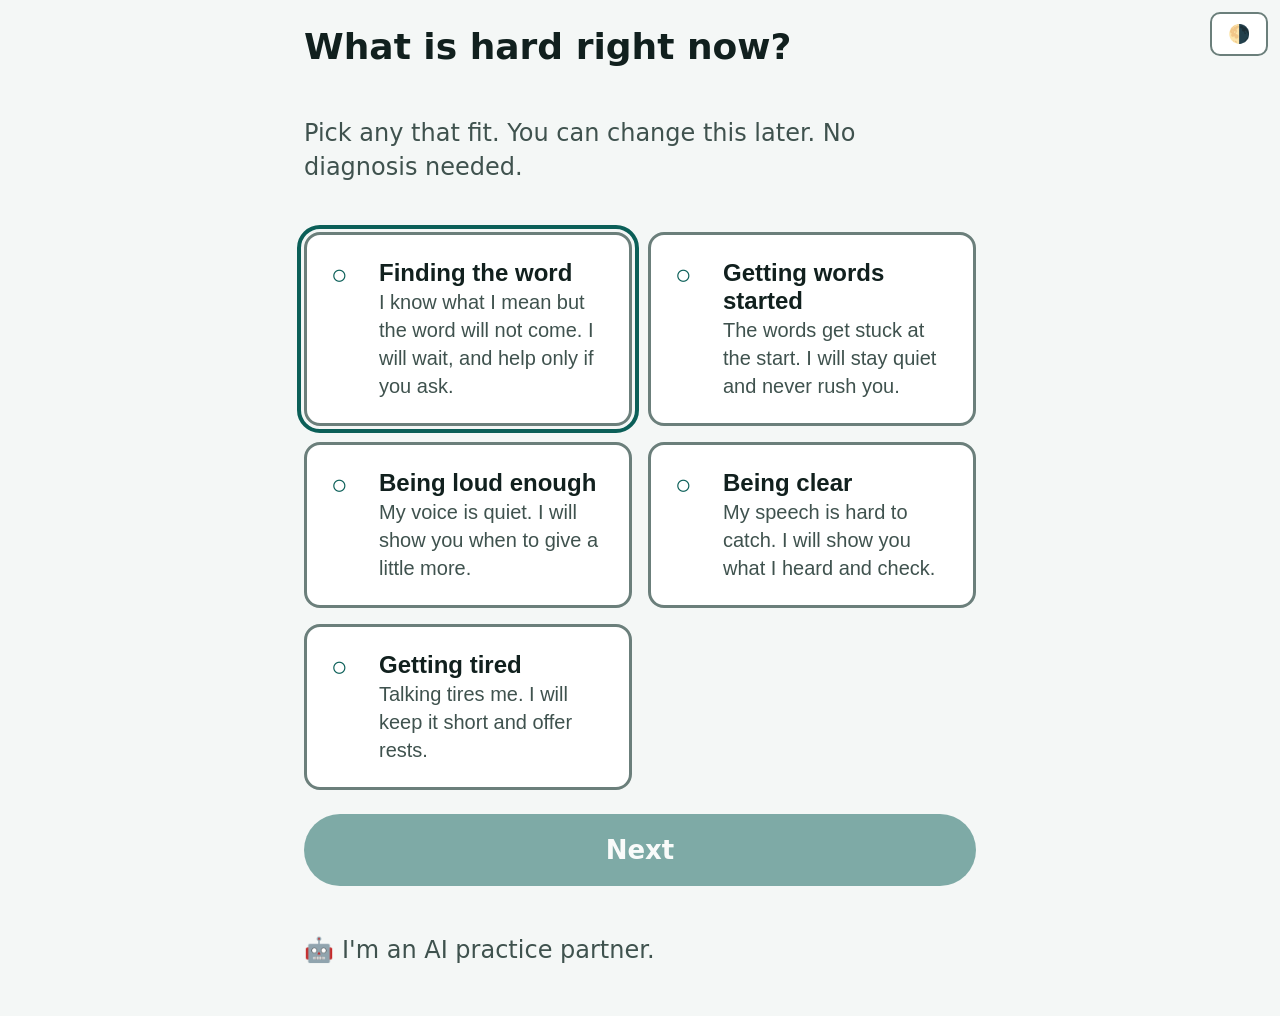
==== web/index.html @ 90f2debc "chore: original downloaded baseline" ====
<!DOCTYPE html>
<html lang="en">
<head>
  <meta charset="utf-8" />
  <meta name="viewport" content="width=device-width, initial-scale=1, viewport-fit=cover" />
  <meta name="description" content="Patient Listener — a voice practice partner that waits." />
  <title>Patient Listener</title>
  <link rel="stylesheet" href="tokens.css" />
  <link rel="stylesheet" href="app.css" />
</head>
<body>
  <a class="pl-visually-hidden" href="#pl-root">Skip to content</a>
  <main id="pl-root" role="main"></main>

  <script>
    // Three ways to run:
    //  1. Served by the app server (patient-listener-server): auto-detected below — the app
    //     opens a WebSocket to the REAL Python controller (no mic needed). Add ?demo=1 to force
    //     the in-browser replay instead.
    //  2. Live voice endpoint (GPU deploy box): set these before app.js loads to stream the mic:
    //       window.PL_WS_URL = "wss://<voice-endpoint>/ws";
    //       window.PL_TOKEN  = "<15-min session token>";
    //  3. Opened straight from disk (file://): offline demo / replay mode, no server needed.
    if (location.protocol.startsWith('http') && typeof window.PL_API === 'undefined' && !window.PL_WS_URL) {
      window.PL_API = '';  // same-origin app server -> server (logic) mode
    }
  </script>
  <script src="client.js"></script>
  <script src="app.js"></script>
</body>
</html>
---- web/tokens.css ----
/* Patient Listener — design tokens (workbook: Design system -> Tokens).
   The ONLY place raw colour values appear. Every text pair is >= 7:1 (AAA), edges >= 3:1.
   Colour never carries meaning alone (DS-A05). Profiles change behaviour, never colours. */

@font-face {
  /* Self-hosted Atkinson Hyperlegible Next (OFL). Drop the files in web/fonts/ on deploy;
     the fallback stack keeps the app legible and correctly sized until then. */
  font-family: "Atkinson Hyperlegible Next";
  src: local("Atkinson Hyperlegible Next"), local("Atkinson Hyperlegible");
  font-display: swap;
}

:root {
  /* --- Colour: light (default) --- */
  --pl-page: #F4F7F6;
  --pl-surface: #FFFFFF;
  --pl-text: #11201E;
  --pl-muted: #3F524E;          /* secondary labels only, never a prompt */
  --pl-primary: #0B5F58;
  --pl-on-primary: #FFFFFF;
  --pl-good: #145A2F;
  --pl-good-bg: #E3F2E8;
  --pl-warn: #6A3F00;
  --pl-warn-bg: #FBEFD9;
  --pl-danger: #8A1A1F;         /* safety card only, never a wrong word */
  --pl-danger-bg: #F8E1E1;
  --pl-line: #6B7F7B;
  --pl-caption-bg: #E8EFEE;

  /* --- Type: one family (Atkinson Hyperlegible Next, OFL) --- */
  --pl-font: "Atkinson Hyperlegible Next", "Atkinson Hyperlegible", system-ui,
             "Segoe UI", Roboto, Helvetica, Arial, sans-serif;
  --pl-text-prompt-size: 36px;  --pl-text-prompt-lh: 1.25;  --pl-text-prompt-wt: 700;
  --pl-text-hint-size: 40px;    --pl-text-hint-lh: 1.2;     --pl-text-hint-wt: 700;
  --pl-text-caption-size: 28px; --pl-text-caption-lh: 1.3;  --pl-text-caption-wt: 400;
  --pl-text-body-size: 24px;    --pl-text-body-lh: 1.4;     --pl-text-body-wt: 400;
  --pl-text-button-size: 26px;  --pl-text-button-lh: 1.2;   --pl-text-button-wt: 700;
  --pl-text-console-size: 18px; --pl-text-console-lh: 1.5;  --pl-text-console-wt: 400;

  /* --- Space (8px grid) --- */
  --pl-space-1: 8px;
  --pl-space-2: 16px;
  --pl-space-3: 24px;
  --pl-space-4: 32px;
  --pl-space-5: 48px;
  --pl-space-6: 64px;

  /* --- Shape --- */
  --pl-target: 64px;            /* patient app min touch target */
  --pl-target-console: 44px;    /* console min target */
  --pl-gap-target: 16px;        /* min gap between targets */
  --pl-radius-card: 16px;
  --pl-radius-button: 999px;
  --pl-button-height: 72px;
  --pl-content-max: 720px;

  /* --- Motion & focus --- */
  --pl-motion: 0ms;             /* no motion by default (DS-A07) */
  --pl-focus-width: 4px;
  --pl-focus-offset: 3px;
}

/* Motion is opt-in only when the person has not asked to reduce it. */
@media (prefers-reduced-motion: no-preference) {
  :root { --pl-motion: 200ms; }
}

/* --- Colour: dark (system preference), unless the person forced light --- */
@media (prefers-color-scheme: dark) {
  :root:not([data-theme="light"]) {
    --pl-page: #0F1716;
    --pl-surface: #16211F;
    --pl-text: #E6EEEC;
    --pl-muted: #B3C4C0;
    --pl-primary: #6FD0C4;
    --pl-on-primary: #0B1312;
    --pl-good: #9FE3B5;
    --pl-good-bg: #123322;
    --pl-warn: #F2CE8A;
    --pl-warn-bg: #3A2A05;
    --pl-danger: #F3B0B2;
    --pl-danger-bg: #3A1012;
    --pl-line: #4A5C58;
    --pl-caption-bg: #12201D;
  }
}

/* --- Colour: dark, forced by the theme toggle --- */
:root[data-theme="dark"] {
  --pl-page: #0F1716;
  --pl-surface: #16211F;
  --pl-text: #E6EEEC;
  --pl-muted: #B3C4C0;
  --pl-primary: #6FD0C4;
  --pl-on-primary: #0B1312;
  --pl-good: #9FE3B5;
  --pl-good-bg: #123322;
  --pl-warn: #F2CE8A;
  --pl-warn-bg: #3A2A05;
  --pl-danger: #F3B0B2;
  --pl-danger-bg: #3A1012;
  --pl-line: #4A5C58;
  --pl-caption-bg: #12201D;
}
---- web/app.css ----
/* Patient Listener — components & screens. Uses only tokens.css for colour/type/space.
   Rules enforced here: 64px targets + 16px gaps (DS-A03), visible focus (DS-A04), colour never
   alone (DS-A05), no layout shift during speech (DS-T06), no countdown/timer except the
   time-used bar (DS-T01), content centred <= 720px (DS-A08), 200% zoom & 320px with no sideways
   scroll (DS-A03). */

* { box-sizing: border-box; }

html, body {
  margin: 0;
  padding: 0;
  background: var(--pl-page);
  color: var(--pl-text);
  font-family: var(--pl-font);
  font-size: var(--pl-text-body-size);
  line-height: var(--pl-text-body-lh);
  -webkit-text-size-adjust: 100%;
}

/* Everything flows in a single centred column; nothing exceeds the viewport width. */
.pl-app {
  max-width: var(--pl-content-max);
  margin: 0 auto;
  min-height: 100vh;
  min-height: 100dvh;
  padding: var(--pl-space-3);
  display: flex;
  flex-direction: column;
  gap: var(--pl-space-3);
}

img, svg, canvas { max-width: 100%; height: auto; }

/* --- Focus: always visible (DS-A04) --- */
:focus-visible {
  outline: var(--pl-focus-width) solid var(--pl-primary);
  outline-offset: var(--pl-focus-offset);
  border-radius: 6px;
}

.pl-visually-hidden {
  position: absolute !important;
  width: 1px; height: 1px;
  padding: 0; margin: -1px;
  overflow: hidden; clip: rect(0, 0, 0, 0);
  white-space: nowrap; border: 0;
}

/* --- Typography roles --- */
.pl-prompt {
  font-size: var(--pl-text-prompt-size);
  line-height: var(--pl-text-prompt-lh);
  font-weight: var(--pl-text-prompt-wt);
  margin: 0;
}
.pl-prompt b, .pl-prompt strong { color: var(--pl-primary); }  /* the one key word (DS-C08) */
.pl-hint-text {
  font-size: var(--pl-text-hint-size);
  line-height: var(--pl-text-hint-lh);
  font-weight: var(--pl-text-hint-wt);
  margin: 0;
}
.pl-muted { color: var(--pl-muted); }
.pl-disclosure {               /* "I'm an AI practice partner" (DS-C06) */
  color: var(--pl-muted);
  font-size: var(--pl-text-body-size);
  display: flex; align-items: center; gap: var(--pl-space-1);
}

/* --- Buttons: min 64px, big radius, 72px tall for primary --- */
.pl-btn {
  font-family: var(--pl-font);
  font-size: var(--pl-text-button-size);
  line-height: var(--pl-text-button-lh);
  font-weight: var(--pl-text-button-wt);
  min-height: var(--pl-target);
  min-width: var(--pl-target);
  padding: 0 var(--pl-space-4);
  border-radius: var(--pl-radius-button);
  border: 3px solid transparent;
  cursor: pointer;
  transition: background var(--pl-motion) ease, color var(--pl-motion) ease;
}
.pl-btn:disabled { opacity: 0.5; cursor: not-allowed; }
.pl-btn--primary {
  background: var(--pl-primary);
  color: var(--pl-on-primary);
  height: var(--pl-button-height);
  width: 100%;
}
.pl-btn--secondary {
  background: var(--pl-surface);
  color: var(--pl-primary);
  border-color: var(--pl-primary);
}
.pl-btn--big { height: var(--pl-button-height); font-size: 30px; }
.pl-btn-row { display: flex; gap: var(--pl-gap-target); flex-wrap: wrap; }

/* --- Top bar: title + Stop (Stop is the one exception to one-action-per-screen) --- */
.pl-topbar {
  display: flex; align-items: center; justify-content: space-between;
  gap: var(--pl-space-2);
}
.pl-topbar__title { font-weight: 700; font-size: 22px; }
.pl-stop {
  background: var(--pl-surface);
  color: var(--pl-danger);
  border: 3px solid var(--pl-danger);
  border-radius: var(--pl-radius-button);
  min-height: var(--pl-target); padding: 0 var(--pl-space-3);
  font-weight: 700; font-size: var(--pl-text-button-size); cursor: pointer;
}

/* --- Screen scaffold --- */
.pl-screen { display: flex; flex-direction: column; gap: var(--pl-space-3); flex: 1; }
.pl-screen--center { justify-content: center; align-items: center; text-align: center; }
.pl-card {
  background: var(--pl-surface);
  border: 1px solid var(--pl-line);
  border-radius: var(--pl-radius-card);
  padding: var(--pl-space-3);
}
.pl-photo {
  width: 100%; aspect-ratio: 4 / 3; border-radius: var(--pl-radius-card);
  background: var(--pl-caption-bg);
  display: flex; align-items: center; justify-content: center;
  color: var(--pl-muted); font-size: 20px; overflow: hidden;
}

/* --- Listening ring: STATIC. No pulse, no countdown (DS-T01). Dashed while speaking. --- */
.pl-ring {
  width: 160px; height: 160px; border-radius: 50%;
  border: 10px solid var(--pl-primary);
  margin: var(--pl-space-2) auto;
  display: flex; align-items: center; justify-content: center;
  color: var(--pl-muted); font-size: 20px; text-align: center; padding: var(--pl-space-2);
}
.pl-ring[data-mode="speaking"] { border-style: dashed; }
.pl-ring[data-mode="resting"] { border-color: var(--pl-line); }

/* --- Captions: fixed height so the layout never shifts when a line arrives (DS-T06) --- */
.pl-captions {
  background: var(--pl-caption-bg);
  border-radius: var(--pl-radius-card);
  padding: var(--pl-space-2);
  min-height: 120px;
  font-size: var(--pl-text-caption-size);
  line-height: var(--pl-text-caption-lh);
  display: flex; flex-direction: column; gap: var(--pl-space-1); justify-content: flex-end;
}
.pl-caption__who { color: var(--pl-muted); font-size: 18px; }
.pl-caption__line--you { color: var(--pl-text); }
.pl-caption__line--listener { color: var(--pl-primary); font-weight: 700; }

/* --- Type-to-talk input --- */
.pl-type {
  display: flex; gap: var(--pl-gap-target); align-items: stretch;
}
.pl-type input {
  flex: 1; min-height: var(--pl-target); font-size: var(--pl-text-body-size);
  padding: 0 var(--pl-space-2); border: 2px solid var(--pl-line);
  border-radius: 12px; background: var(--pl-surface); color: var(--pl-text);
}

/* --- Hint card (meaning picture -> first letter -> word) --- */
.pl-hint { text-align: center; }
.pl-hint__level { color: var(--pl-muted); font-size: 20px; margin-bottom: var(--pl-space-1); }
.pl-hint__letter { font-size: 96px; font-weight: 700; color: var(--pl-primary); }

/* --- Found tick (quiet, brief) --- */
.pl-found { text-align: center; color: var(--pl-good); }
.pl-found__tick {
  width: 96px; height: 96px; border-radius: 50%;
  background: var(--pl-good-bg); color: var(--pl-good);
  display: flex; align-items: center; justify-content: center;
  font-size: 56px; margin: 0 auto var(--pl-space-2);
}

/* --- Being heard: loudness bar with the person's baseline marker. No numbers (DS-P02). --- */
.pl-bar { position: relative; height: 40px; border-radius: 999px; background: var(--pl-caption-bg); overflow: hidden; }
.pl-bar__fill { height: 100%; background: var(--pl-primary); width: 0%; transition: width var(--pl-motion) ease; }
.pl-bar__marker { position: absolute; top: -6px; bottom: -6px; width: 4px; background: var(--pl-text); }
.pl-bar__label { color: var(--pl-muted); font-size: 20px; margin-top: var(--pl-space-1); }

/* --- Saving energy: time-used bar. Counts UP, never warns, never a countdown (DS-T01). --- */
.pl-timebar .pl-bar__fill { background: var(--pl-line); }

/* --- Need cards (P0, multi-select) --- */
.pl-needs { display: grid; grid-template-columns: 1fr; gap: var(--pl-gap-target); }
@media (min-width: 560px) { .pl-needs { grid-template-columns: 1fr 1fr; } }
.pl-need {
  display: flex; gap: var(--pl-space-2); align-items: flex-start; text-align: left;
  padding: var(--pl-space-3); min-height: var(--pl-target);
  border: 3px solid var(--pl-line); border-radius: var(--pl-radius-card);
  background: var(--pl-surface); color: var(--pl-text); cursor: pointer; width: 100%;
  font-size: var(--pl-text-body-size);
}
.pl-need[aria-pressed="true"] { border-color: var(--pl-primary); background: var(--pl-good-bg); }
.pl-need__check { font-size: 28px; color: var(--pl-primary); min-width: 32px; }
.pl-need__title { font-weight: 700; }
.pl-need__desc { color: var(--pl-muted); font-size: 20px; }

/* --- Settings rows --- */
.pl-setting { display: flex; flex-direction: column; gap: var(--pl-space-1); padding: var(--pl-space-2) 0; border-bottom: 1px solid var(--pl-line); }
.pl-setting__row { display: flex; align-items: center; justify-content: space-between; gap: var(--pl-space-2); }
.pl-pill { display: inline-flex; gap: var(--pl-space-1); }
.pl-pill button { min-height: var(--pl-target); min-width: var(--pl-target); border-radius: 12px; border: 2px solid var(--pl-line); background: var(--pl-surface); color: var(--pl-text); font-size: 20px; cursor: pointer; }
.pl-pill button[aria-pressed="true"] { border-color: var(--pl-primary); background: var(--pl-good-bg); color: var(--pl-primary); font-weight: 700; }
.pl-locked { color: var(--pl-muted); font-size: 18px; }

/* --- Safety card: a modal alertdialog. Danger colour here only (DS-S). --- */
.pl-safety-backdrop {
  position: fixed; inset: 0; background: rgba(0,0,0,0.55);
  display: flex; align-items: center; justify-content: center; padding: var(--pl-space-3); z-index: 50;
}
.pl-safety {
  background: var(--pl-surface); border: 4px solid var(--pl-danger);
  border-radius: var(--pl-radius-card); max-width: 560px; width: 100%;
  padding: var(--pl-space-4); text-align: center;
}
.pl-safety__icon { font-size: 56px; }
.pl-safety__title { font-size: 32px; font-weight: 700; color: var(--pl-danger); margin: var(--pl-space-2) 0; }
.pl-safety__body { font-size: var(--pl-text-body-size); }
.pl-safety__call {
  display: inline-flex; align-items: center; justify-content: center;
  margin-top: var(--pl-space-3); background: var(--pl-danger); color: #fff;
  min-height: var(--pl-button-height); width: 100%; border-radius: var(--pl-radius-button);
  font-size: 30px; font-weight: 700; text-decoration: none;
}
.pl-safety__dismiss { margin-top: var(--pl-space-2); }

/* --- State banner (connecting / resting / mic blocked / offline) --- */
.pl-state { text-align: center; }
.pl-state__what { color: var(--pl-muted); margin-top: var(--pl-space-1); }

/* --- Rest screen --- */
.pl-rest { text-align: center; }

/* --- Console (T1-T6): denser, 44px targets, 18px type --- */
.pl-console { font-size: var(--pl-text-console-size); line-height: var(--pl-text-console-lh); max-width: 1000px; }
.pl-console .pl-btn, .pl-console button { min-height: var(--pl-target-console); }
.pl-grid-wrap { overflow-x: auto; }       /* wide tables scroll inside themselves, not the page */
table.pl-grid { border-collapse: collapse; width: 100%; font-size: var(--pl-text-console-size); }
table.pl-grid th, table.pl-grid td { border: 1px solid var(--pl-line); padding: var(--pl-space-1) var(--pl-space-2); text-align: center; }
table.pl-grid th { background: var(--pl-caption-bg); }
.pl-cell { font-weight: 700; }
.pl-cell--check { color: var(--pl-good); }
.pl-cell--hint { color: var(--pl-warn); }
.pl-cell--none { color: var(--pl-muted); }
.pl-tabs { display: flex; gap: var(--pl-space-1); flex-wrap: wrap; margin-bottom: var(--pl-space-2); }
.pl-tab { min-height: var(--pl-target-console); padding: 0 var(--pl-space-2); border: 2px solid var(--pl-line); border-radius: 10px; background: var(--pl-surface); color: var(--pl-text); cursor: pointer; font-size: var(--pl-text-console-size); }
.pl-tab[aria-selected="true"] { border-color: var(--pl-primary); background: var(--pl-good-bg); color: var(--pl-primary); font-weight: 700; }

/* --- J1 judge trace --- */
.pl-trace { font-family: ui-monospace, "SF Mono", Menlo, Consolas, monospace; font-size: 14px; background: var(--pl-caption-bg); border-radius: var(--pl-radius-card); padding: var(--pl-space-2); max-height: 420px; overflow: auto; }
.pl-trace__line { padding: 2px 0; border-bottom: 1px solid rgba(0,0,0,0.06); }
.pl-trace__t { color: var(--pl-muted); }
.pl-trace__state { color: var(--pl-primary); font-weight: 700; }

/* --- Specimen page --- */
.pl-specimen { max-width: 960px; margin: 0 auto; padding: var(--pl-space-4); }
.pl-specimen section { margin-bottom: var(--pl-space-5); }
.pl-specimen h2 { font-size: 24px; border-bottom: 2px solid var(--pl-line); padding-bottom: var(--pl-space-1); }
.pl-swatches { display: grid; grid-template-columns: repeat(auto-fill, minmax(120px, 1fr)); gap: var(--pl-space-1); }
.pl-swatch { border: 1px solid var(--pl-line); border-radius: 10px; overflow: hidden; font-size: 13px; }
.pl-swatch__chip { height: 56px; }
.pl-swatch__name { padding: 6px 8px; }
.pl-theme-toggle { position: fixed; top: 12px; right: 12px; z-index: 60; }
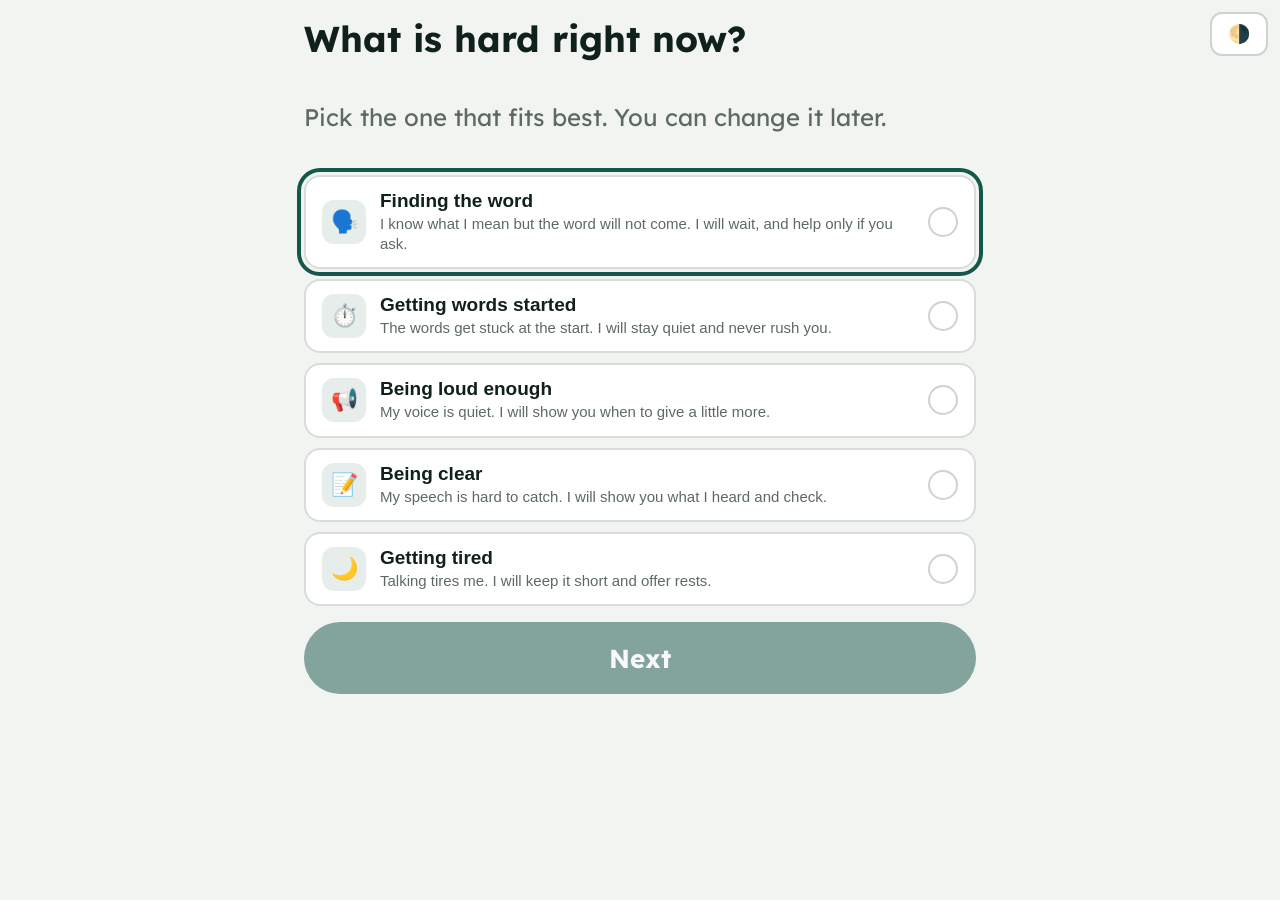
==== commit bc381a21: "UI improvements and dark theme added" ====
--- a/web/index.html
+++ b/web/index.html
@@ -5,6 +5,9 @@
   <meta name="viewport" content="width=device-width, initial-scale=1, viewport-fit=cover" />
   <meta name="description" content="Patient Listener — a voice practice partner that waits." />
   <title>Patient Listener</title>
+  <link rel="preconnect" href="https://fonts.googleapis.com">
+  <link rel="preconnect" href="https://fonts.gstatic.com" crossorigin>
+  <link href="https://fonts.googleapis.com/css2?family=Lexend:wght@400;500;600;700&display=swap" rel="stylesheet">
   <link rel="stylesheet" href="tokens.css" />
   <link rel="stylesheet" href="app.css" />
 </head>
--- a/web/tokens.css
+++ b/web/tokens.css
@@ -1,35 +1,37 @@
-/* Patient Listener — design tokens (workbook: Design system -> Tokens).
-   The ONLY place raw colour values appear. Every text pair is >= 7:1 (AAA), edges >= 3:1.
-   Colour never carries meaning alone (DS-A05). Profiles change behaviour, never colours. */
+/* Patient Listener — design tokens (Design Plan v0.1 — design system).
+   The ONLY place raw colour values appear. Pine-green brand, calm neutral grounds, one
+   typeface (Lexend), a dark theme and a distinct safety theme. Colour never carries meaning
+   alone (DS-A05). Profiles change behaviour, never colours. */
 
-@font-face {
-  /* Self-hosted Atkinson Hyperlegible Next (OFL). Drop the files in web/fonts/ on deploy;
-     the fallback stack keeps the app legible and correctly sized until then. */
-  font-family: "Atkinson Hyperlegible Next";
-  src: local("Atkinson Hyperlegible Next"), local("Atkinson Hyperlegible");
-  font-display: swap;
-}
+/* Lexend is loaded via <link> in each page head (Google Fonts). The fallback stack keeps the
+   app legible and correctly sized when offline. Swap in the exact licensed face here if there
+   is one; Lexend is the specified fallback in the plan. */
 
 :root {
   /* --- Colour: light (default) --- */
-  --pl-page: #F4F7F6;
-  --pl-surface: #FFFFFF;
-  --pl-text: #11201E;
-  --pl-muted: #3F524E;          /* secondary labels only, never a prompt */
-  --pl-primary: #0B5F58;
+  --pl-page: #F2F4F2;           /* ground */
+  --pl-surface: #FFFFFF;        /* surface / cue card */
+  --pl-text: #10201B;           /* ink */
+  --pl-muted: #5C6A63;          /* muted ink — secondary labels only, never a prompt */
+  --pl-primary: #15574A;        /* pine green — primary */
   --pl-on-primary: #FFFFFF;
   --pl-good: #145A2F;
   --pl-good-bg: #E3F2E8;
   --pl-warn: #6A3F00;
   --pl-warn-bg: #FBEFD9;
-  --pl-danger: #8A1A1F;         /* safety card only, never a wrong word */
-  --pl-danger-bg: #F8E1E1;
-  --pl-line: #6B7F7B;
-  --pl-caption-bg: #E8EFEE;
+  --pl-danger: #96222A;         /* emergency red — safety card only, never a wrong word */
+  --pl-danger-bg: #F8E3E1;      /* blush ground */
+  --pl-line: #D7DDD9;           /* card / tile edges (decorative) */
+  --pl-line-strong: #CDD4CF;    /* control outlines where more definition helps */
+  --pl-tile: #E7EDEA;           /* icon tile / surface2 */
+  --pl-caption-bg: #EEF2F0;     /* caption / "You" panel (--cap) */
+  --pl-hint-bg: #FBF4E4;        /* amber hint card */
+  --pl-hint-line: #ECDCB6;      /* amber hint border */
+  --pl-hint-ink: #4A3C18;       /* amber hint text */
+  --pl-hint-banner: #8A6D33;    /* amber hint banner */
 
-  /* --- Type: one family (Atkinson Hyperlegible Next, OFL) --- */
-  --pl-font: "Atkinson Hyperlegible Next", "Atkinson Hyperlegible", system-ui,
-             "Segoe UI", Roboto, Helvetica, Arial, sans-serif;
+  /* --- Type: one family (Lexend) --- */
+  --pl-font: "Lexend", system-ui, "Segoe UI", Roboto, Helvetica, Arial, sans-serif;
   --pl-text-prompt-size: 36px;  --pl-text-prompt-lh: 1.25;  --pl-text-prompt-wt: 700;
   --pl-text-hint-size: 40px;    --pl-text-hint-lh: 1.2;     --pl-text-hint-wt: 700;
   --pl-text-caption-size: 28px; --pl-text-caption-lh: 1.3;  --pl-text-caption-wt: 400;
@@ -49,8 +51,10 @@
   --pl-target: 64px;            /* patient app min touch target */
   --pl-target-console: 44px;    /* console min target */
   --pl-gap-target: 16px;        /* min gap between targets */
-  --pl-radius-card: 16px;
-  --pl-radius-button: 999px;
+  --pl-radius-card: 16px;       /* cards */
+  --pl-radius-tile: 12px;       /* icon tiles */
+  --pl-radius-input: 12px;      /* inputs */
+  --pl-radius-button: 999px;    /* pills (stadium) */
   --pl-button-height: 72px;
   --pl-content-max: 720px;
 
@@ -68,37 +72,49 @@
 /* --- Colour: dark (system preference), unless the person forced light --- */
 @media (prefers-color-scheme: dark) {
   :root:not([data-theme="light"]) {
-    --pl-page: #0F1716;
-    --pl-surface: #16211F;
-    --pl-text: #E6EEEC;
-    --pl-muted: #B3C4C0;
-    --pl-primary: #6FD0C4;
-    --pl-on-primary: #0B1312;
+    --pl-page: #0E1512;
+    --pl-surface: #162019;
+    --pl-text: #EAF0ED;
+    --pl-muted: #9FB0A8;
+    --pl-primary: #7FD9C4;        /* mint action — bright on near-black */
+    --pl-on-primary: #0E1512;
     --pl-good: #9FE3B5;
     --pl-good-bg: #123322;
     --pl-warn: #F2CE8A;
     --pl-warn-bg: #3A2A05;
     --pl-danger: #F3B0B2;
     --pl-danger-bg: #3A1012;
-    --pl-line: #4A5C58;
-    --pl-caption-bg: #12201D;
+    --pl-line: #2A332E;
+    --pl-line-strong: #3A463F;
+    --pl-tile: #1D2A23;
+    --pl-caption-bg: #17241D;
+    --pl-hint-bg: #2A2410;
+    --pl-hint-line: #4A4020;
+    --pl-hint-ink: #F2E4BE;
+    --pl-hint-banner: #D8BE7E;
   }
 }
 
 /* --- Colour: dark, forced by the theme toggle --- */
 :root[data-theme="dark"] {
-  --pl-page: #0F1716;
-  --pl-surface: #16211F;
-  --pl-text: #E6EEEC;
-  --pl-muted: #B3C4C0;
-  --pl-primary: #6FD0C4;
-  --pl-on-primary: #0B1312;
+  --pl-page: #0E1512;
+  --pl-surface: #162019;
+  --pl-text: #EAF0ED;
+  --pl-muted: #9FB0A8;
+  --pl-primary: #7FD9C4;
+  --pl-on-primary: #0E1512;
   --pl-good: #9FE3B5;
   --pl-good-bg: #123322;
   --pl-warn: #F2CE8A;
   --pl-warn-bg: #3A2A05;
   --pl-danger: #F3B0B2;
   --pl-danger-bg: #3A1012;
-  --pl-line: #4A5C58;
-  --pl-caption-bg: #12201D;
+  --pl-line: #2A332E;
+  --pl-line-strong: #3A463F;
+  --pl-tile: #1D2A23;
+  --pl-caption-bg: #17241D;
+  --pl-hint-bg: #2A2410;
+  --pl-hint-line: #4A4020;
+  --pl-hint-ink: #F2E4BE;
+  --pl-hint-banner: #D8BE7E;
 }
--- a/web/app.css
+++ b/web/app.css
@@ -23,10 +23,10 @@
   margin: 0 auto;
   min-height: 100vh;
   min-height: 100dvh;
-  padding: var(--pl-space-3);
+  padding: var(--pl-space-2) var(--pl-space-3);
   display: flex;
   flex-direction: column;
-  gap: var(--pl-space-3);
+  gap: var(--pl-space-2);
 }
 
 img, svg, canvas { max-width: 100%; height: auto; }
@@ -65,6 +65,14 @@
   color: var(--pl-muted);
   font-size: var(--pl-text-body-size);
   display: flex; align-items: center; gap: var(--pl-space-1);
+}
+.pl-link {                     /* pine-green, bold, underlined (e.g. "a carer can help") */
+  color: var(--pl-primary);
+  font-weight: 700;
+  text-decoration: underline;
+  text-underline-offset: 3px;
+  background: none; border: 0; padding: 0; cursor: pointer;
+  font-family: var(--pl-font); font-size: inherit;
 }
 
 /* --- Buttons: min 64px, big radius, 72px tall for primary --- */
@@ -79,6 +87,7 @@
   border-radius: var(--pl-radius-button);
   border: 3px solid transparent;
   cursor: pointer;
+  display: inline-flex; align-items: center; justify-content: center; gap: 10px;
   transition: background var(--pl-motion) ease, color var(--pl-motion) ease;
 }
 .pl-btn:disabled { opacity: 0.5; cursor: not-allowed; }
@@ -95,21 +104,30 @@
 }
 .pl-btn--big { height: var(--pl-button-height); font-size: 30px; }
 .pl-btn-row { display: flex; gap: var(--pl-gap-target); flex-wrap: wrap; }
-
-/* --- Top bar: title + Stop (Stop is the one exception to one-action-per-screen) --- */
+.pl-btn-row .pl-btn { flex: 1; }
+/* Inline SVG icons carried on buttons/cards scale with the text. */
+.pl-icon { display: inline-flex; align-items: center; justify-content: center; flex: none; }
+.pl-icon svg { display: block; }
+
+/* --- Session top bar: "AI practice partner · <need>" + a Stop pill (prototype) --- */
 .pl-topbar {
   display: flex; align-items: center; justify-content: space-between;
   gap: var(--pl-space-2);
-}
-.pl-topbar__title { font-weight: 700; font-size: 22px; }
+  background: var(--pl-surface); border-bottom: 1px solid var(--pl-line);
+  margin: calc(-1 * var(--pl-space-3)) calc(-1 * var(--pl-space-3)) 0;
+  padding: var(--pl-space-2) var(--pl-space-3);
+}
+.pl-topbar__title { color: var(--pl-muted); font-weight: 600; font-size: 16px; }
 .pl-stop {
+  display: inline-flex; align-items: center; gap: 8px;
   background: var(--pl-surface);
-  color: var(--pl-danger);
-  border: 3px solid var(--pl-danger);
+  color: var(--pl-text);
+  border: 2px solid var(--pl-line-strong);
   border-radius: var(--pl-radius-button);
-  min-height: var(--pl-target); padding: 0 var(--pl-space-3);
-  font-weight: 700; font-size: var(--pl-text-button-size); cursor: pointer;
-}
+  min-height: var(--pl-target-console); padding: 9px var(--pl-space-3);
+  font-weight: 600; font-size: 16px; cursor: pointer;
+}
+.pl-stop svg { display: block; }
 
 /* --- Screen scaffold --- */
 .pl-screen { display: flex; flex-direction: column; gap: var(--pl-space-3); flex: 1; }
@@ -118,38 +136,44 @@
   background: var(--pl-surface);
   border: 1px solid var(--pl-line);
   border-radius: var(--pl-radius-card);
-  padding: var(--pl-space-3);
+  padding: 18px 20px;
 }
 .pl-photo {
-  width: 100%; aspect-ratio: 4 / 3; border-radius: var(--pl-radius-card);
-  background: var(--pl-caption-bg);
+  width: 100%; aspect-ratio: 16 / 10; max-height: 26vh; border-radius: var(--pl-radius-card);
+  background: var(--pl-tile); border: 4px solid var(--pl-primary);
   display: flex; align-items: center; justify-content: center;
-  color: var(--pl-muted); font-size: 20px; overflow: hidden;
-}
-
-/* --- Listening ring: STATIC. No pulse, no countdown (DS-T01). Dashed while speaking. --- */
+  color: var(--pl-muted); font-size: 44px; overflow: hidden;
+}
+
+/* --- Mic circle (first-use / mic check): pine ring, calm --- */
 .pl-ring {
-  width: 160px; height: 160px; border-radius: 50%;
-  border: 10px solid var(--pl-primary);
+  width: 92px; height: 92px; border-radius: 50%;
+  border: 3px solid var(--pl-primary); background: var(--pl-surface);
   margin: var(--pl-space-2) auto;
   display: flex; align-items: center; justify-content: center;
-  color: var(--pl-muted); font-size: 20px; text-align: center; padding: var(--pl-space-2);
-}
-.pl-ring[data-mode="speaking"] { border-style: dashed; }
-.pl-ring[data-mode="resting"] { border-color: var(--pl-line); }
+  color: var(--pl-primary); font-size: 34px; text-align: center;
+}
+.pl-ring[data-mode="resting"] { border-color: var(--pl-line-strong); color: var(--pl-muted); }
+@media (prefers-reduced-motion: no-preference) {
+  .pl-ring[data-mode="listening"] { animation: pl-breathe 2.4s ease-in-out infinite; }
+}
+@keyframes pl-breathe { 0%,100%{transform:scale(1);opacity:1} 50%{transform:scale(1.06);opacity:.8} }
 
 /* --- Captions: fixed height so the layout never shifts when a line arrives (DS-T06) --- */
 .pl-captions {
   background: var(--pl-caption-bg);
-  border-radius: var(--pl-radius-card);
-  padding: var(--pl-space-2);
-  min-height: 120px;
+  border: 1px solid var(--pl-line);
+  border-radius: 18px;
+  padding: 16px 18px;
+  min-height: 84px;
   font-size: var(--pl-text-caption-size);
   line-height: var(--pl-text-caption-lh);
-  display: flex; flex-direction: column; gap: var(--pl-space-1); justify-content: flex-end;
-}
-.pl-caption__who { color: var(--pl-muted); font-size: 18px; }
-.pl-caption__line--you { color: var(--pl-text); }
+  display: flex; flex-direction: column; gap: var(--pl-space-2); justify-content: flex-end;
+}
+.pl-caption__who {
+  display: block; color: var(--pl-muted); font-size: 16px; font-weight: 500; margin-bottom: 4px;
+}
+.pl-caption__line--you { color: var(--pl-text); font-weight: 600; }
 .pl-caption__line--listener { color: var(--pl-primary); font-weight: 700; }
 
 /* --- Type-to-talk input --- */
@@ -158,76 +182,108 @@
 }
 .pl-type input {
   flex: 1; min-height: var(--pl-target); font-size: var(--pl-text-body-size);
-  padding: 0 var(--pl-space-2); border: 2px solid var(--pl-line);
-  border-radius: 12px; background: var(--pl-surface); color: var(--pl-text);
-}
-
-/* --- Hint card (meaning picture -> first letter -> word) --- */
-.pl-hint { text-align: center; }
-.pl-hint__level { color: var(--pl-muted); font-size: 20px; margin-bottom: var(--pl-space-1); }
-.pl-hint__letter { font-size: 96px; font-weight: 700; color: var(--pl-primary); }
-
-/* --- Found tick (quiet, brief) --- */
-.pl-found { text-align: center; color: var(--pl-good); }
+  padding: 0 var(--pl-space-2); border: 2px solid var(--pl-line-strong);
+  border-radius: var(--pl-radius-input); background: var(--pl-surface); color: var(--pl-text);
+}
+
+/* --- Hint card: amber, distinct from practice (prototype) --- */
+.pl-hint { text-align: left; background: var(--pl-hint-bg); border-color: var(--pl-hint-line); }
+.pl-hint__level { color: var(--pl-hint-banner); font-weight: 600; font-size: 15px; margin-bottom: var(--pl-space-1); }
+.pl-hint .pl-hint-text { color: var(--pl-hint-ink); }
+.pl-hint__letter { font-size: 40px; font-weight: 700; color: var(--pl-hint-ink); }
+
+/* --- Success tick: pine circle + white check (prototype) --- */
+.pl-found { text-align: center; color: var(--pl-text); }
 .pl-found__tick {
-  width: 96px; height: 96px; border-radius: 50%;
-  background: var(--pl-good-bg); color: var(--pl-good);
+  width: 72px; height: 72px; border-radius: 50%;
+  background: var(--pl-primary); color: var(--pl-on-primary);
   display: flex; align-items: center; justify-content: center;
-  font-size: 56px; margin: 0 auto var(--pl-space-2);
-}
-
-/* --- Being heard: loudness bar with the person's baseline marker. No numbers (DS-P02). --- */
-.pl-bar { position: relative; height: 40px; border-radius: 999px; background: var(--pl-caption-bg); overflow: hidden; }
-.pl-bar__fill { height: 100%; background: var(--pl-primary); width: 0%; transition: width var(--pl-motion) ease; }
-.pl-bar__marker { position: absolute; top: -6px; bottom: -6px; width: 4px; background: var(--pl-text); }
-.pl-bar__label { color: var(--pl-muted); font-size: 20px; margin-top: var(--pl-space-1); }
+  font-size: 36px; margin: 0 auto var(--pl-space-2);
+}
+
+/* --- Being heard: loudness meter with the person's baseline marker. No numbers (DS-P02). --- */
+.pl-bar { position: relative; height: 16px; border-radius: 999px; background: var(--pl-tile); overflow: visible; }
+.pl-bar__fill { height: 100%; background: var(--pl-primary); width: 0%; border-radius: 999px; transition: width var(--pl-motion) ease; }
+.pl-bar__marker { position: absolute; top: -4px; bottom: -4px; width: 3px; background: var(--pl-text); opacity: .55; }
+.pl-bar__label { color: var(--pl-muted); font-size: 16px; margin-top: var(--pl-space-1); }
 
 /* --- Saving energy: time-used bar. Counts UP, never warns, never a countdown (DS-T01). --- */
-.pl-timebar .pl-bar__fill { background: var(--pl-line); }
+.pl-timebar .pl-bar__fill { background: var(--pl-primary); }
 
 /* --- Need cards (P0, multi-select) --- */
-.pl-needs { display: grid; grid-template-columns: 1fr; gap: var(--pl-gap-target); }
-@media (min-width: 560px) { .pl-needs { grid-template-columns: 1fr 1fr; } }
+/* One card per row (prototype). Single-select; the whole list stays in the viewport. */
+.pl-needs { display: grid; grid-template-columns: 1fr; gap: 10px; }
 .pl-need {
-  display: flex; gap: var(--pl-space-2); align-items: flex-start; text-align: left;
-  padding: var(--pl-space-3); min-height: var(--pl-target);
-  border: 3px solid var(--pl-line); border-radius: var(--pl-radius-card);
+  display: flex; gap: 14px; align-items: center; text-align: left;
+  padding: 13px 16px; min-height: 0;
+  border: 2px solid var(--pl-line); border-radius: var(--pl-radius-card);
   background: var(--pl-surface); color: var(--pl-text); cursor: pointer; width: 100%;
   font-size: var(--pl-text-body-size);
 }
-.pl-need[aria-pressed="true"] { border-color: var(--pl-primary); background: var(--pl-good-bg); }
-.pl-need__check { font-size: 28px; color: var(--pl-primary); min-width: 32px; }
-.pl-need__title { font-weight: 700; }
-.pl-need__desc { color: var(--pl-muted); font-size: 20px; }
-
-/* --- Settings rows --- */
-.pl-setting { display: flex; flex-direction: column; gap: var(--pl-space-1); padding: var(--pl-space-2) 0; border-bottom: 1px solid var(--pl-line); }
+.pl-need[aria-pressed="true"] { border-color: var(--pl-primary); }
+.pl-need__tile {               /* icon tile (prototype choice-card anatomy) */
+  flex: none; width: 44px; height: 44px; border-radius: var(--pl-radius-tile);
+  background: var(--pl-tile); display: flex; align-items: center; justify-content: center;
+  font-size: 22px;
+}
+.pl-need__body { flex: 1; min-width: 0; }
+.pl-need__title { font-weight: 700; font-size: 19px; display: block; color: var(--pl-text); }
+.pl-need__desc { color: var(--pl-muted); font-size: 15px; line-height: 1.35; display: block; margin-top: 2px; }
+.pl-need__sel {                /* trailing selector: grey ring -> pine circle + white check */
+  flex: none; width: 30px; height: 30px; border-radius: 50%;
+  border: 2px solid var(--pl-line-strong); background: var(--pl-surface);
+  display: inline-grid; place-items: center; color: var(--pl-on-primary);
+}
+.pl-need__sel svg { opacity: 0; }
+.pl-need[aria-pressed="true"] .pl-need__sel { border-color: var(--pl-primary); background: var(--pl-primary); }
+.pl-need[aria-pressed="true"] .pl-need__sel svg { opacity: 1; }
+
+/* --- State chip: a small dot + a WORD (never colour alone, DS-A05) --- */
+.pl-chip {
+  display: inline-flex; align-items: center; align-self: center; gap: 8px;
+  font-size: 16px; font-weight: 600; color: var(--pl-primary);
+}
+.pl-chip__dot { flex: none; display: inline-grid; place-items: center; width: 20px; height: 20px; border-radius: 50%; border: 2px solid currentColor; }
+.pl-chip__dot::after { content: ""; width: 8px; height: 8px; border-radius: 50%; background: currentColor; }
+.pl-chip[data-mode="resting"] { color: var(--pl-muted); }
+@media (prefers-reduced-motion: no-preference) {
+  .pl-chip[data-mode="listening"] .pl-chip__dot::after { animation: pl-pulse 1.8s ease-in-out infinite; }
+}
+@keyframes pl-pulse { 0%,100%{opacity:1;transform:scale(1)} 50%{opacity:.45;transform:scale(.8)} }
+
+/* --- Settings cards (prototype) --- */
+.pl-setting { display: flex; flex-direction: column; gap: var(--pl-space-1); background: var(--pl-surface); border: 1px solid var(--pl-line); border-radius: var(--pl-radius-card); padding: 18px 20px; }
 .pl-setting__row { display: flex; align-items: center; justify-content: space-between; gap: var(--pl-space-2); }
 .pl-pill { display: inline-flex; gap: var(--pl-space-1); }
-.pl-pill button { min-height: var(--pl-target); min-width: var(--pl-target); border-radius: 12px; border: 2px solid var(--pl-line); background: var(--pl-surface); color: var(--pl-text); font-size: 20px; cursor: pointer; }
+.pl-pill button { min-height: var(--pl-target); min-width: var(--pl-target); border-radius: var(--pl-radius-input); border: 2px solid var(--pl-line-strong); background: var(--pl-surface); color: var(--pl-text); font-size: 20px; cursor: pointer; }
 .pl-pill button[aria-pressed="true"] { border-color: var(--pl-primary); background: var(--pl-good-bg); color: var(--pl-primary); font-weight: 700; }
 .pl-locked { color: var(--pl-muted); font-size: 18px; }
 
 /* --- Safety card: a modal alertdialog. Danger colour here only (DS-S). --- */
+/* --- Safety: full-screen blush theme, distinct on purpose (prototype). Fixed colours so it
+   reads the same in light and dark. --- */
 .pl-safety-backdrop {
-  position: fixed; inset: 0; background: rgba(0,0,0,0.55);
-  display: flex; align-items: center; justify-content: center; padding: var(--pl-space-3); z-index: 50;
+  position: fixed; inset: 0; background: #F8E3E1; z-index: 50; overflow: auto;
+  display: flex; flex-direction: column; align-items: center; justify-content: center;
+  text-align: center; padding: var(--pl-space-4) var(--pl-space-3);
 }
 .pl-safety {
-  background: var(--pl-surface); border: 4px solid var(--pl-danger);
-  border-radius: var(--pl-radius-card); max-width: 560px; width: 100%;
-  padding: var(--pl-space-4); text-align: center;
-}
-.pl-safety__icon { font-size: 56px; }
-.pl-safety__title { font-size: 32px; font-weight: 700; color: var(--pl-danger); margin: var(--pl-space-2) 0; }
-.pl-safety__body { font-size: var(--pl-text-body-size); }
+  background: transparent; border: none; max-width: 460px; width: 100%;
+  display: flex; flex-direction: column; align-items: center;
+}
+.pl-safety__icon {
+  display: inline-grid; place-items: center; width: 72px; height: 72px; border-radius: 50%;
+  background: #96222A; color: #fff; margin-bottom: 14px; font-size: 36px;
+}
+.pl-safety__title { font-size: 30px; font-weight: 700; color: #96222A; margin: 0 0 12px; line-height: 1.15; text-wrap: balance; }
+.pl-safety__body { font-size: 19px; color: #5A1B1F; margin: 0 0 22px; }
 .pl-safety__call {
-  display: inline-flex; align-items: center; justify-content: center;
-  margin-top: var(--pl-space-3); background: var(--pl-danger); color: #fff;
-  min-height: var(--pl-button-height); width: 100%; border-radius: var(--pl-radius-button);
-  font-size: 30px; font-weight: 700; text-decoration: none;
-}
-.pl-safety__dismiss { margin-top: var(--pl-space-2); }
+  display: inline-flex; align-items: center; justify-content: center; gap: 12px;
+  background: #96222A; color: #fff;
+  min-height: 64px; width: 100%; border-radius: var(--pl-radius-button);
+  font-size: 21px; font-weight: 700; text-decoration: none;
+}
+.pl-safety__dismiss { margin-top: 11px; width: 100%; background: #fff; color: #10201B; border: 2px solid #CDD4CF; }
 
 /* --- State banner (connecting / resting / mic blocked / offline) --- */
 .pl-state { text-align: center; }
@@ -241,14 +297,14 @@
 .pl-console .pl-btn, .pl-console button { min-height: var(--pl-target-console); }
 .pl-grid-wrap { overflow-x: auto; }       /* wide tables scroll inside themselves, not the page */
 table.pl-grid { border-collapse: collapse; width: 100%; font-size: var(--pl-text-console-size); }
-table.pl-grid th, table.pl-grid td { border: 1px solid var(--pl-line); padding: var(--pl-space-1) var(--pl-space-2); text-align: center; }
+table.pl-grid th, table.pl-grid td { border: 1px solid var(--pl-line-strong); padding: var(--pl-space-1) var(--pl-space-2); text-align: center; }
 table.pl-grid th { background: var(--pl-caption-bg); }
 .pl-cell { font-weight: 700; }
 .pl-cell--check { color: var(--pl-good); }
 .pl-cell--hint { color: var(--pl-warn); }
 .pl-cell--none { color: var(--pl-muted); }
 .pl-tabs { display: flex; gap: var(--pl-space-1); flex-wrap: wrap; margin-bottom: var(--pl-space-2); }
-.pl-tab { min-height: var(--pl-target-console); padding: 0 var(--pl-space-2); border: 2px solid var(--pl-line); border-radius: 10px; background: var(--pl-surface); color: var(--pl-text); cursor: pointer; font-size: var(--pl-text-console-size); }
+.pl-tab { min-height: var(--pl-target-console); padding: 0 var(--pl-space-2); border: 2px solid var(--pl-line-strong); border-radius: var(--pl-radius-input); background: var(--pl-surface); color: var(--pl-text); cursor: pointer; font-size: var(--pl-text-console-size); }
 .pl-tab[aria-selected="true"] { border-color: var(--pl-primary); background: var(--pl-good-bg); color: var(--pl-primary); font-weight: 700; }
 
 /* --- J1 judge trace --- */
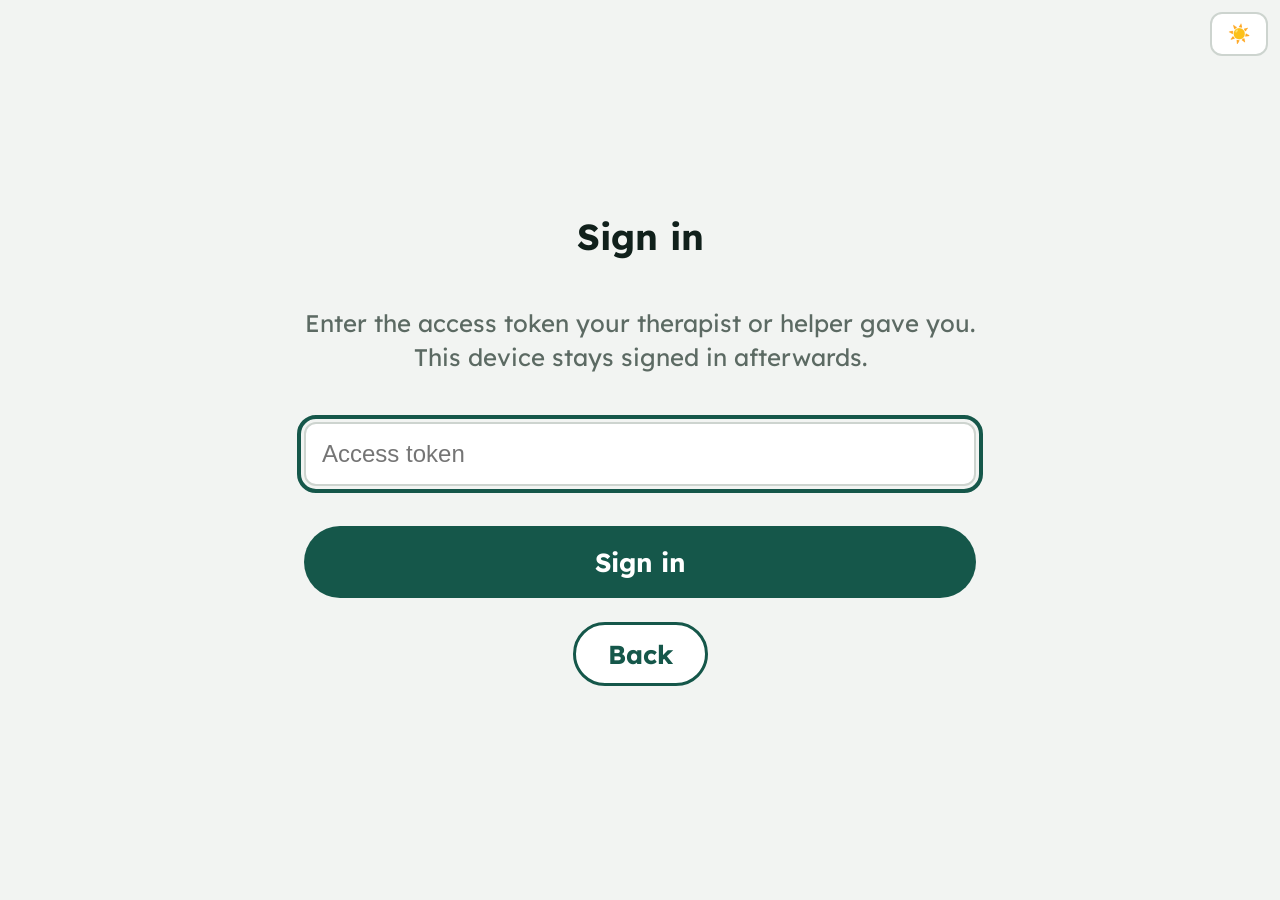
==== commit 0657fab9: "logout and chat issues fixed" ====
--- a/web/index.html
+++ b/web/index.html
@@ -27,6 +27,7 @@
     if (location.protocol.startsWith('http') && typeof window.PL_API === 'undefined' && !window.PL_WS_URL) {
       window.PL_API = '';  // same-origin app server -> server (logic) mode
     }
+    
   </script>
   <script src="client.js"></script>
   <script src="app.js"></script>
--- a/web/app.css
+++ b/web/app.css
@@ -142,7 +142,7 @@
   width: 100%; aspect-ratio: 16 / 10; max-height: 26vh; border-radius: var(--pl-radius-card);
   background: var(--pl-tile); border: 4px solid var(--pl-primary);
   display: flex; align-items: center; justify-content: center;
-  color: var(--pl-muted); font-size: 44px; overflow: hidden;
+  color: var(--pl-muted); font-size: 88px; line-height: 1; overflow: hidden;
 }
 
 /* --- Mic circle (first-use / mic check): pine ring, calm --- */
@@ -166,6 +166,8 @@
   border-radius: 18px;
   padding: 16px 18px;
   min-height: 84px;
+  max-height: 40vh;        /* keep the last lines in view; the strip scrolls rather than growing the page */
+  overflow-y: auto;
   font-size: var(--pl-text-caption-size);
   line-height: var(--pl-text-caption-lh);
   display: flex; flex-direction: column; gap: var(--pl-space-2); justify-content: flex-end;
@@ -184,6 +186,13 @@
   flex: 1; min-height: var(--pl-target); font-size: var(--pl-text-body-size);
   padding: 0 var(--pl-space-2); border: 2px solid var(--pl-line-strong);
   border-radius: var(--pl-radius-input); background: var(--pl-surface); color: var(--pl-text);
+}
+/* Single-line text input (device setup code). Same anatomy as the type-to-talk field. */
+.pl-input {
+  width: 100%; min-height: var(--pl-target); font-size: var(--pl-text-body-size);
+  padding: 0 var(--pl-space-2); border: 2px solid var(--pl-line-strong);
+  border-radius: var(--pl-radius-input); background: var(--pl-surface); color: var(--pl-text);
+  margin-bottom: var(--pl-space-2);
 }
 
 /* --- Hint card: amber, distinct from practice (prototype) --- */
@@ -322,3 +331,6 @@
 .pl-swatch__chip { height: 56px; }
 .pl-swatch__name { padding: 6px 8px; }
 .pl-theme-toggle { position: fixed; top: 12px; right: 12px; z-index: 60; }
+/* Patient navbar cluster (top-right): Sign out sits next to the theme toggle. */
+.pl-navbar { position: fixed; top: 12px; right: 12px; z-index: 60; display: flex; align-items: center; gap: var(--pl-space-1); }
+.pl-navbar .pl-theme-toggle { position: static; top: auto; right: auto; }
